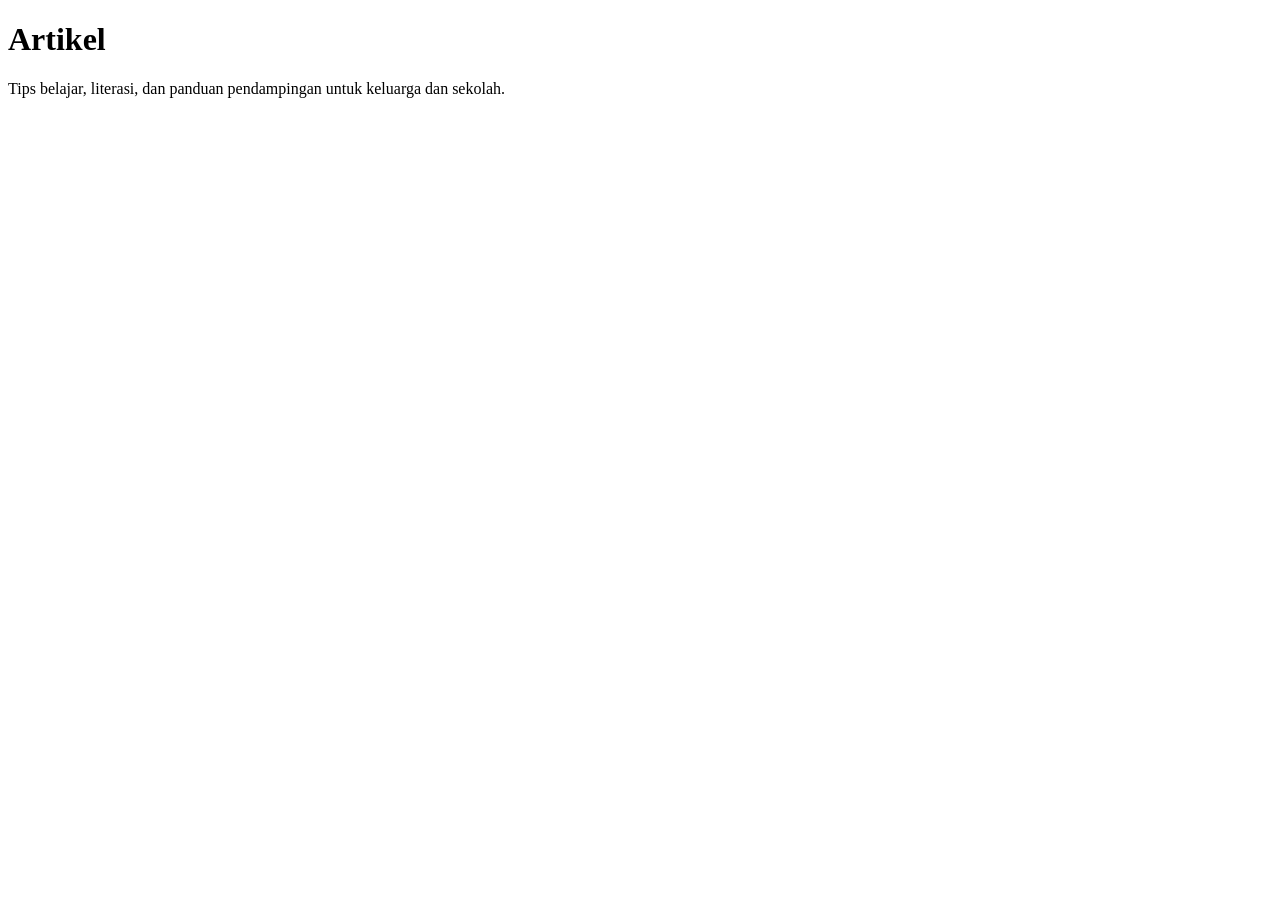
==== artikel.html @ 5605a664 "Add files via upload" ====
<!doctype html>
<html lang="id">
<head>
<meta charset="utf-8">
<meta name="viewport" content="width=device-width,initial-scale=1">
<title>Artikel · Platform Pendidikan</title>
<link rel="preconnect" href="https://fonts.googleapis.com"><link rel="preconnect" href="https://fonts.gstatic.com" crossorigin>
<link href="https://fonts.googleapis.com/css2?family=Fraunces:wght@600;700&family=Plus+Jakarta+Sans:wght@400;500;600;700&display=swap" rel="stylesheet">
<link rel="stylesheet" href="assets/style.css">
</head>
<body>
<div id="hdr"></div>
<div class="pagehead"><div class="container"><h1>Artikel</h1><p>Tips belajar, literasi, dan panduan pendampingan untuk keluarga dan sekolah.</p></div></div>

<section class="s"><div class="container">
  <div class="chips" id="chips"></div>
  <div class="grid3" id="list"></div>
</div></section>

<div id="ftr"></div>
<script src="assets/site.js"></script>
<script>
let cur = 'Semua';
const cats = ['Semua', ...new Set(ARTICLES.map(a => a.cat))];
function render() {
  $('#chips').innerHTML = cats.map(c => `<button class="chip ${c === cur ? 'on' : ''}" onclick="cur='${c}';render()">${c}</button>`).join('');
  $('#list').innerHTML = ARTICLES.filter(a => cur === 'Semua' || a.cat === cur).map(a => articleCard(a, true)).join('');
}
render();
const h = location.hash.slice(1);
if (h && document.getElementById(h)) { toggleCard(h); document.getElementById(h).scrollIntoView({ block: 'center' }); }
</script>
</body>
</html>
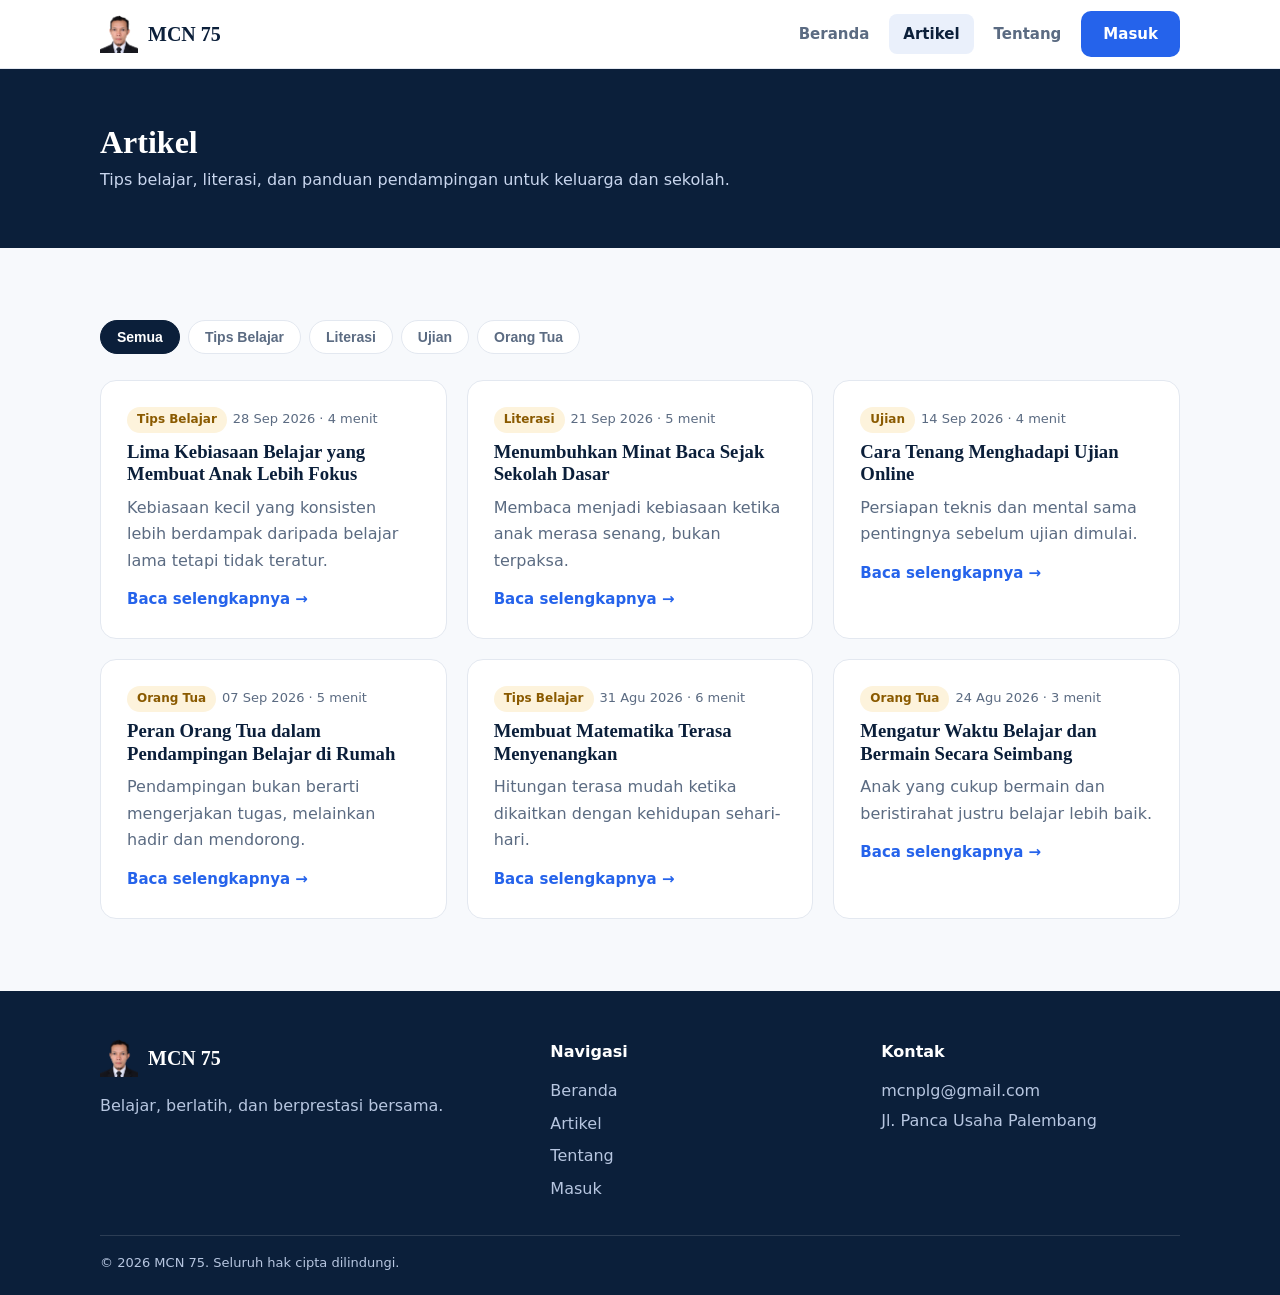
==== commit 832c9307: "Update artikel.html" ====
--- a/artikel.html
+++ b/artikel.html
@@ -4,6 +4,8 @@
 <meta charset="utf-8">
 <meta name="viewport" content="width=device-width,initial-scale=1">
 <title>Artikel · Platform Pendidikan</title>
+  <!-- ICON TAB BROWSER / FAVICON -->
+<link rel="icon" type="image/png" href="assets/logo.png">
 <link rel="preconnect" href="https://fonts.googleapis.com"><link rel="preconnect" href="https://fonts.gstatic.com" crossorigin>
 <link href="https://fonts.googleapis.com/css2?family=Fraunces:wght@600;700&family=Plus+Jakarta+Sans:wght@400;500;600;700&display=swap" rel="stylesheet">
 <link rel="stylesheet" href="assets/style.css">
--- a/assets/style.css
+++ b/assets/style.css
@@ -0,0 +1,57 @@
+:root{--navy:#0b1f3a;--navy2:#13305c;--blue:#2563eb;--gold:#f5b942;--bg:#f7f9fc;--ink:#172033;--muted:#5b6b82;--line:#e3e8f0;--serif:"Fraunces",Georgia,serif;--sans:"Plus Jakarta Sans",system-ui,Arial,sans-serif}
+*{box-sizing:border-box}html{scroll-behavior:smooth}
+body{margin:0;font-family:var(--sans);color:var(--ink);background:var(--bg);line-height:1.65}
+a{color:inherit;text-decoration:none}h1,h2,h3{font-family:var(--serif);line-height:1.2;margin:0 0 .5em;color:var(--navy)}
+.container{max-width:1120px;margin:auto;padding:0 20px}
+header.site{position:sticky;top:0;z-index:20;background:#ffffffe8;backdrop-filter:blur(10px);border-bottom:1px solid var(--line)}
+.bar{display:flex;align-items:center;justify-content:space-between;height:68px}
+.brand{display:flex;align-items:center;gap:10px;font-family:var(--serif);font-weight:700;font-size:20px;color:var(--navy)}
+.logo{display:grid;place-items:center;width:38px;height:38px;border-radius:10px;background:var(--navy);font-size:19px}
+nav{display:flex;align-items:center;gap:6px}nav a:not(.btn){padding:8px 14px;border-radius:8px;font-weight:600;font-size:15px;color:var(--muted)}
+nav a.on,nav a:not(.btn):hover{color:var(--navy);background:#eaf0fb}
+.burger{display:none;background:none;border:0;font-size:26px;cursor:pointer;color:var(--navy)}
+.btn{display:inline-block;padding:11px 22px;border-radius:10px;font-weight:700;font-size:15px;border:0;cursor:pointer;transition:.2s}
+.btn-primary{background:var(--blue);color:#fff}.btn-primary:hover{background:#1d4ed8;transform:translateY(-1px)}
+.btn-gold{background:var(--gold);color:var(--navy)}.btn-ghost{border:1.5px solid #ffffff55;color:#fff}.btn-line{border:1.5px solid var(--line);background:#fff;color:var(--navy)}
+.hero{background:radial-gradient(900px 400px at 85% 0,#2b5bd733,transparent),linear-gradient(135deg,var(--navy),var(--navy2));color:#fff;padding:84px 0}
+.hero .container{display:grid;grid-template-columns:1.15fr .85fr;gap:48px;align-items:center}
+.hero h1{color:#fff;font-size:clamp(34px,5vw,54px)}.hero p{color:#c9d6ee;font-size:18px;max-width:520px}
+.eyebrow{display:inline-block;color:var(--gold);font-weight:700;letter-spacing:.12em;text-transform:uppercase;font-size:12.5px;margin-bottom:14px}
+.actions{display:flex;gap:12px;flex-wrap:wrap;margin-top:28px}
+.panel{background:#ffffff12;border:1px solid #ffffff26;border-radius:20px;padding:24px}
+.panel .row{display:flex;justify-content:space-between;align-items:center;background:#ffffff14;border-radius:12px;padding:14px 16px;margin-top:10px;font-weight:600}
+.panel .row b{color:var(--gold);font-size:20px}.panel small{color:#c9d6ee}
+section.s{padding:72px 0}.s.alt{background:#fff;border-block:1px solid var(--line)}
+.head{max-width:620px;margin-bottom:36px}.head p{color:var(--muted)}
+.grid3{display:grid;grid-template-columns:repeat(3,1fr);gap:20px}
+.card{background:#fff;border:1px solid var(--line);border-radius:16px;padding:26px;transition:.25s}
+.card:hover{box-shadow:0 12px 32px #0b1f3a14;transform:translateY(-3px)}
+.ico{display:grid;place-items:center;width:46px;height:46px;border-radius:12px;background:#eaf0fb;font-size:22px;margin-bottom:14px}
+.card p{color:var(--muted);margin:0}.meta{font-size:13px;color:var(--muted);margin-bottom:8px}
+.tag{display:inline-block;background:#fdf3dc;color:#8a5a00;font-weight:700;font-size:12px;padding:3px 10px;border-radius:99px;margin-right:6px}
+.cta{background:linear-gradient(135deg,var(--blue),#1e40af);color:#fff;border-radius:22px;padding:48px;text-align:center}
+.cta h2{color:#fff}.cta p{color:#dbe6ff;max-width:520px;margin:0 auto 22px}
+.pagehead{background:var(--navy);color:#fff;padding:54px 0}.pagehead h1{color:#fff;margin:0 0 6px}.pagehead p{color:#c9d6ee;margin:0}
+.chips{display:flex;gap:8px;flex-wrap:wrap;margin-bottom:26px}
+.chip{padding:8px 16px;border-radius:99px;border:1.5px solid var(--line);background:#fff;font-weight:600;font-size:14px;cursor:pointer;color:var(--muted)}
+.chip.on{background:var(--navy);border-color:var(--navy);color:#fff}
+
+
+.two{display:grid;grid-template-columns:1fr 1fr;gap:28px}.card ul{margin:0;padding-left:20px;color:var(--muted)}
+.roles{display:grid;grid-template-columns:1fr 1fr;gap:16px;margin:22px 0}
+.role{border:2px solid var(--line);border-radius:16px;padding:22px;text-align:center;cursor:pointer;background:#fff;transition:.2s}
+.role .ico{margin:0 auto 10px}.role.on{border-color:var(--blue);background:#f2f6ff;box-shadow:0 0 0 4px #2563eb1a}
+.role h3{margin:0 0 2px;font-size:18px}.role small{color:var(--muted)}
+.logbox{max-width:520px;margin:56px auto;padding:36px}.logbox .btn{width:100%;text-align:center}
+.note{font-size:13px;color:var(--muted);margin-top:14px;text-align:center}
+footer.site{background:var(--navy);color:#b7c6e0;padding:48px 0 22px;margin-top:0}
+footer .cols{display:grid;grid-template-columns:1.4fr 1fr 1fr;gap:32px}footer h4{color:#fff;margin:0 0 10px}
+footer a{display:block;padding:3px 0}footer a:hover{color:#fff}footer .copy{border-top:1px solid #ffffff22;margin-top:30px;padding-top:16px;font-size:13px}
+.dbar{display:flex;justify-content:space-between;align-items:center;gap:10px;padding:10px 20px;background:var(--navy);color:#fff}
+.dbar a{color:#c9d6ee;font-size:14px;font-weight:600}.dframe{width:100%;height:calc(100vh - 52px);border:0;display:block;background:#fff}
+@media(max-width:860px){.hero .container,.two,footer .cols{grid-template-columns:1fr}.grid3{grid-template-columns:1fr}
+.burger{display:block}nav{display:none;position:absolute;top:68px;left:0;right:0;background:#fff;flex-direction:column;align-items:stretch;padding:14px 20px;border-bottom:1px solid var(--line)}
+body.open nav{display:flex}.roles{grid-template-columns:1fr}.cta{padding:32px 20px}}
+.more{color:var(--blue);font-weight:700;font-size:15px}
+
+.logo.has-img{background:none;width:auto;height:auto}.logo img{display:block;height:38px;width:auto;max-width:120px;object-fit:contain}
